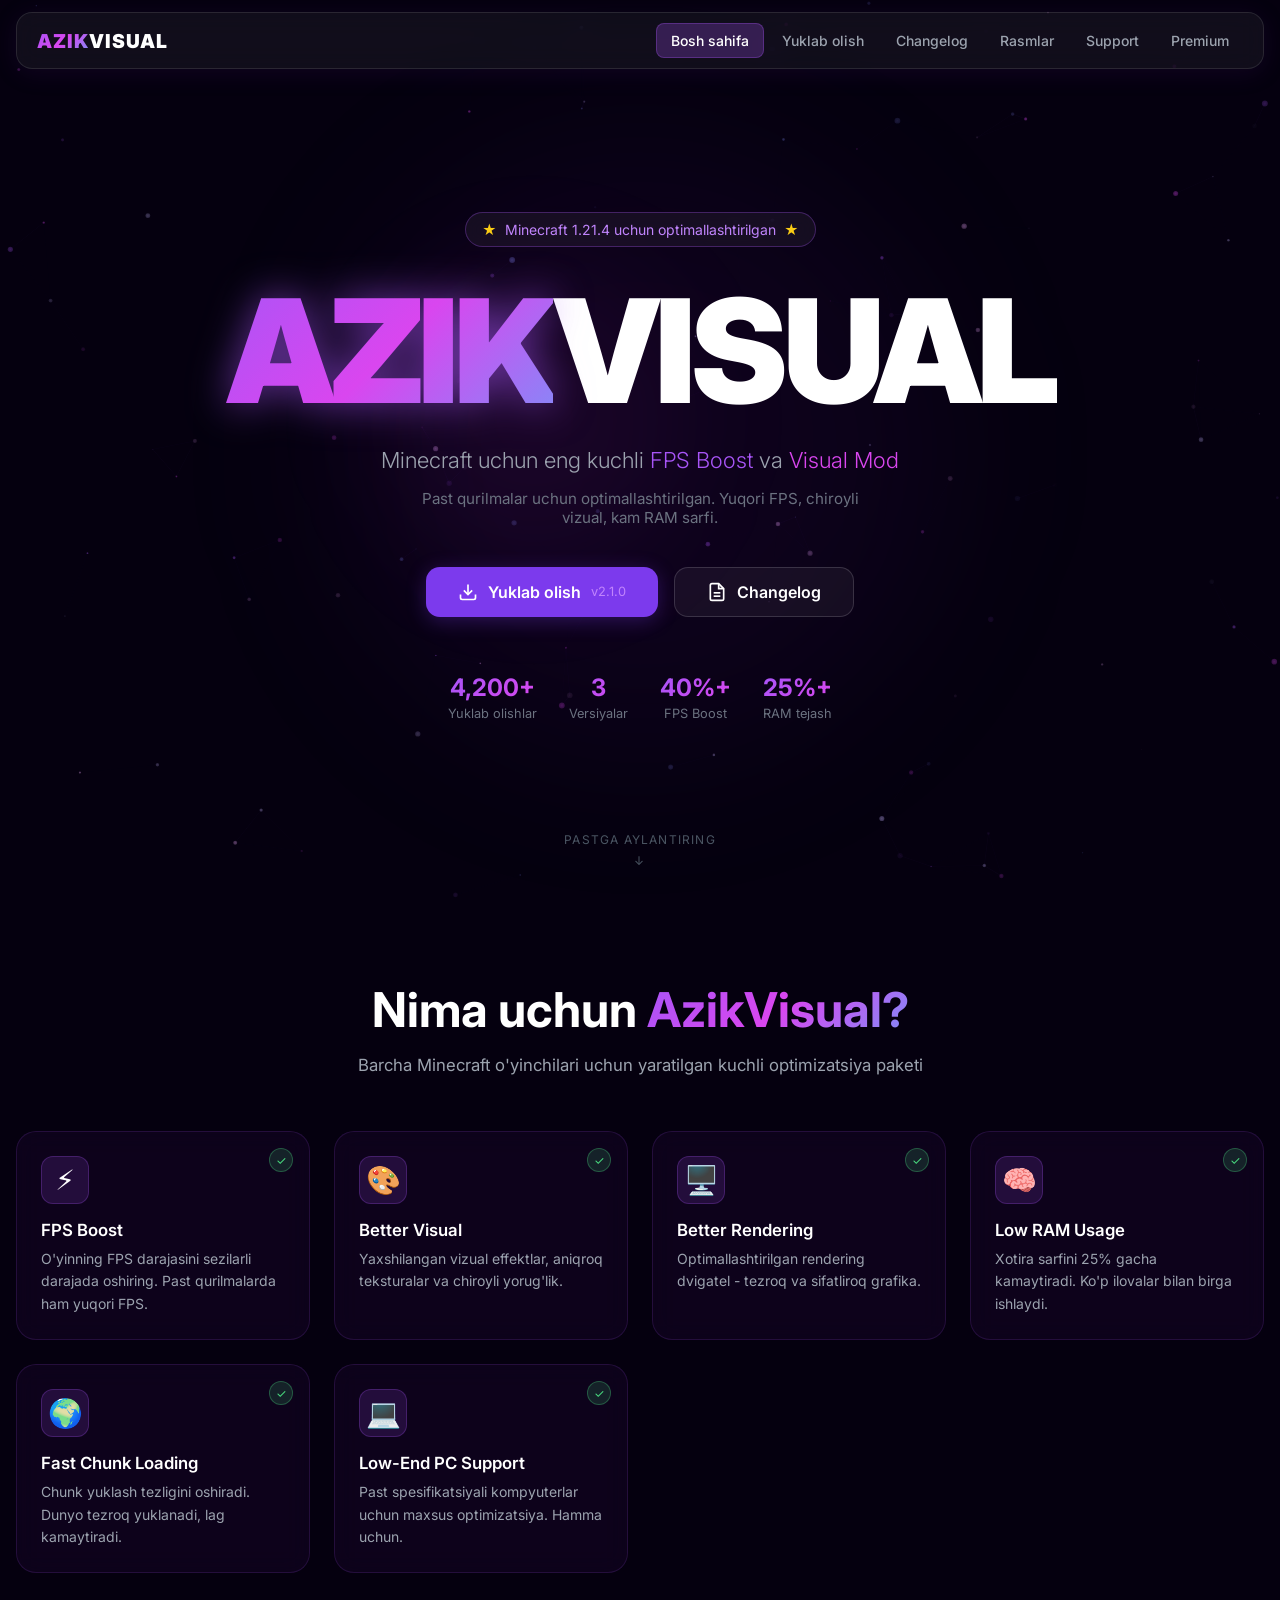
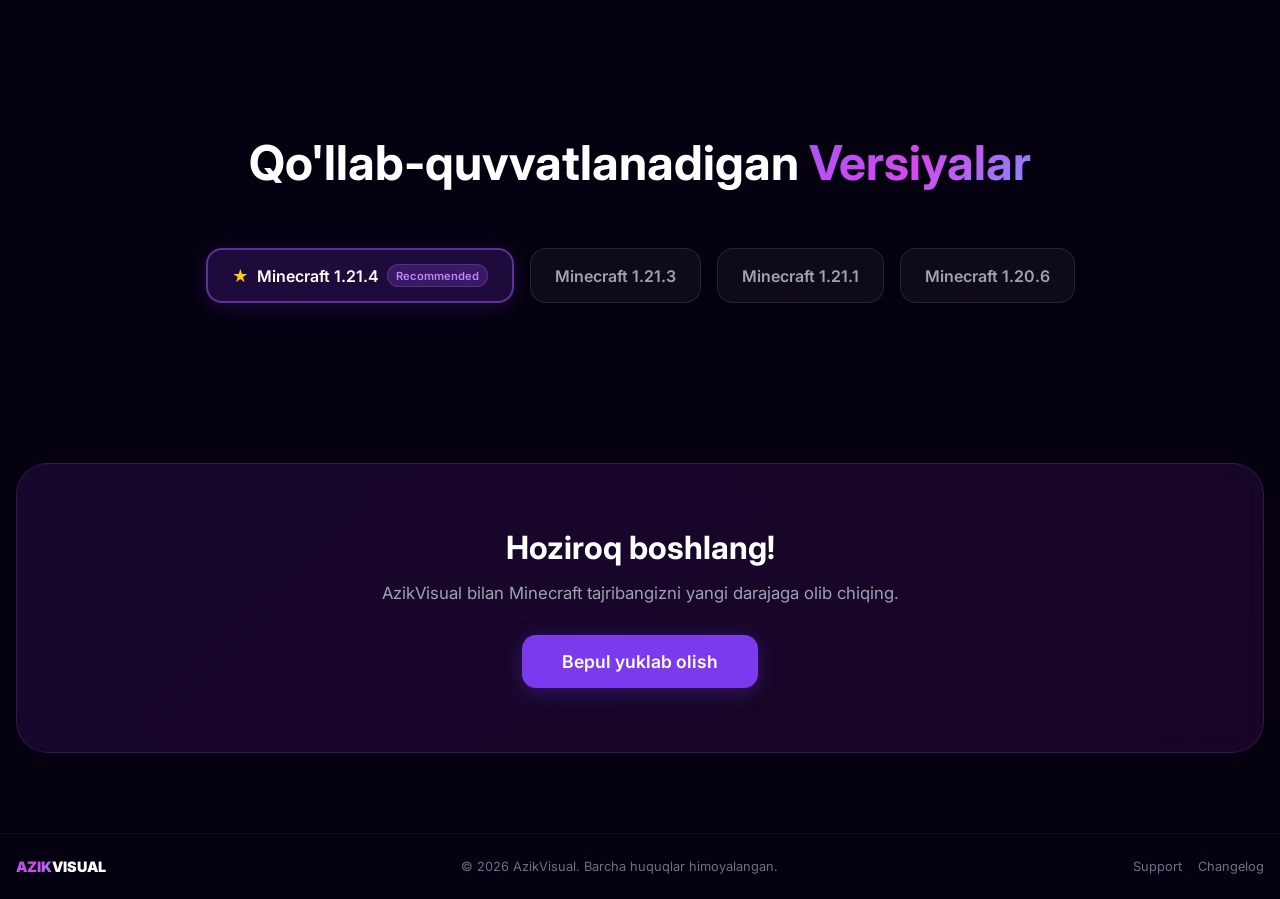
==== index.html @ d02cae6b "Add files via upload" ====
<!DOCTYPE html>
<html lang="uz">
<head>
<meta charset="UTF-8"/>
<meta name="viewport" content="width=device-width, initial-scale=1.0"/>
<title>AzikVisual - Minecraft FPS Boost & Visual Mod</title>
<meta name="description" content="Minecraft uchun eng kuchli FPS Boost va Visual Mod. Yuqori FPS, yaxshi vizual, kam RAM sarfi."/>
<meta name="keywords" content="Minecraft, FPS Boost, Visual Mod, AzikVisual, Minecraft mod, optifine"/>
<meta property="og:title" content="AzikVisual - Minecraft FPS Boost"/>
<meta property="og:description" content="Minecraft uchun eng kuchli FPS Boost va Visual Mod"/>
<meta property="og:type" content="website"/>
<link rel="stylesheet" href="css/style.css"/>
<link rel="preconnect" href="https://fonts.googleapis.com"/>
<link href="https://fonts.googleapis.com/css2?family=Inter:wght@300;400;500;600;700;800;900&display=swap" rel="stylesheet"/>
</head>
<body>
<canvas id="particles"></canvas>

<!-- NAVBAR -->
<nav class="navbar" id="navbar">
  <div class="nav-inner">
    <button class="logo" id="logoBtn" onclick="logoClick()">
      <span class="logo-az">AZIK</span><span class="logo-vis">VISUAL</span>
      <span class="logo-ping" id="logoPing"></span>
    </button>
    <div class="nav-links" id="navLinks">
      <a href="index.html" class="nav-link active">Bosh sahifa</a>
      <a href="download.html" class="nav-link">Yuklab olish</a>
      <a href="changelog.html" class="nav-link">Changelog</a>
      <a href="gallery.html" class="nav-link">Rasmlar</a>
      <a href="support.html" class="nav-link">Support</a>
      <a href="premium.html" class="nav-link">Premium</a>
    </div>
    <button class="burger" id="burger" onclick="toggleMenu()">
      <span></span><span></span><span></span>
    </button>
  </div>
</nav>

<!-- HERO -->
<section class="hero">
  <div class="hero-glow"></div>
  <div class="hero-glow2"></div>
  <div class="hero-content">
    <div class="hero-badge">
      <span class="star">★</span> Minecraft 1.21.4 uchun optimallashtirilgan <span class="star">★</span>
    </div>
    <h1 class="hero-title">
      <span class="gradient-text glow-text">AZIK</span><span class="white-text">VISUAL</span>
    </h1>
    <p class="hero-sub">
      Minecraft uchun eng kuchli <span class="purple-text">FPS Boost</span> va <span class="fuchsia-text">Visual Mod</span>
    </p>
    <p class="hero-desc">Past qurilmalar uchun optimallashtirilgan. Yuqori FPS, chiroyli vizual, kam RAM sarfi.</p>
    <div class="hero-btns">
      <a href="download.html" class="btn-primary">
        <svg width="20" height="20" fill="none" stroke="currentColor" stroke-width="2" viewBox="0 0 24 24"><path d="M21 15v4a2 2 0 0 1-2 2H5a2 2 0 0 1-2-2v-4"/><polyline points="7 10 12 15 17 10"/><line x1="12" y1="15" x2="12" y2="3"/></svg>
        Yuklab olish
        <span class="btn-ver" id="heroVer">v2.1.0</span>
      </a>
      <a href="changelog.html" class="btn-secondary">
        <svg width="20" height="20" fill="none" stroke="currentColor" stroke-width="2" viewBox="0 0 24 24"><path d="M14 2H6a2 2 0 0 0-2 2v16a2 2 0 0 0 2 2h12a2 2 0 0 0 2-2V8z"/><polyline points="14 2 14 8 20 8"/><line x1="16" y1="13" x2="8" y2="13"/><line x1="16" y1="17" x2="8" y2="17"/></svg>
        Changelog
      </a>
    </div>
    <div class="hero-stats">
      <div class="stat"><div class="stat-val" id="statDownloads">4,200+</div><div class="stat-label">Yuklab olishlar</div></div>
      <div class="stat"><div class="stat-val">3</div><div class="stat-label">Versiyalar</div></div>
      <div class="stat"><div class="stat-val">40%+</div><div class="stat-label">FPS Boost</div></div>
      <div class="stat"><div class="stat-val">25%+</div><div class="stat-label">RAM tejash</div></div>
    </div>
  </div>
  <div class="scroll-hint">
    <span>Pastga aylantiring</span>
    <div class="scroll-arrow">↓</div>
  </div>
</section>

<!-- FEATURES -->
<section class="section">
  <div class="container">
    <div class="section-header">
      <h2>Nima uchun <span class="gradient-text">AzikVisual?</span></h2>
      <p>Barcha Minecraft o'yinchilari uchun yaratilgan kuchli optimizatsiya paketi</p>
    </div>
    <div class="features-grid">
      <div class="feature-card" style="--i:0">
        <div class="feat-icon">⚡</div>
        <div class="feat-check">✓</div>
        <h3>FPS Boost</h3>
        <p>O'yinning FPS darajasini sezilarli darajada oshiring. Past qurilmalarda ham yuqori FPS.</p>
      </div>
      <div class="feature-card" style="--i:1">
        <div class="feat-icon">🎨</div>
        <div class="feat-check">✓</div>
        <h3>Better Visual</h3>
        <p>Yaxshilangan vizual effektlar, aniqroq teksturalar va chiroyli yorug'lik.</p>
      </div>
      <div class="feature-card" style="--i:2">
        <div class="feat-icon">🖥️</div>
        <div class="feat-check">✓</div>
        <h3>Better Rendering</h3>
        <p>Optimallashtirilgan rendering dvigatel - tezroq va sifatliroq grafika.</p>
      </div>
      <div class="feature-card" style="--i:3">
        <div class="feat-icon">🧠</div>
        <div class="feat-check">✓</div>
        <h3>Low RAM Usage</h3>
        <p>Xotira sarfini 25% gacha kamaytiradi. Ko'p ilovalar bilan birga ishlaydi.</p>
      </div>
      <div class="feature-card" style="--i:4">
        <div class="feat-icon">🌍</div>
        <div class="feat-check">✓</div>
        <h3>Fast Chunk Loading</h3>
        <p>Chunk yuklash tezligini oshiradi. Dunyo tezroq yuklanadi, lag kamaytiradi.</p>
      </div>
      <div class="feature-card" style="--i:5">
        <div class="feat-icon">💻</div>
        <div class="feat-check">✓</div>
        <h3>Low-End PC Support</h3>
        <p>Past spesifikatsiyali kompyuterlar uchun maxsus optimizatsiya. Hamma uchun.</p>
      </div>
    </div>
  </div>
</section>

<!-- VERSIONS -->
<section class="section">
  <div class="container">
    <div class="section-header">
      <h2>Qo'llab-quvvatlanadigan <span class="gradient-text">Versiyalar</span></h2>
    </div>
    <div class="versions-list">
      <div class="ver-badge featured">
        <span class="ver-star">★</span>
        Minecraft 1.21.4
        <span class="ver-tag">Recommended</span>
      </div>
      <div class="ver-badge">Minecraft 1.21.3</div>
      <div class="ver-badge">Minecraft 1.21.1</div>
      <div class="ver-badge">Minecraft 1.20.6</div>
    </div>
  </div>
</section>

<!-- CTA -->
<section class="section">
  <div class="container">
    <div class="cta-box">
      <div class="cta-glow"></div>
      <h2>Hoziroq boshlang!</h2>
      <p>AzikVisual bilan Minecraft tajribangizni yangi darajaga olib chiqing.</p>
      <a href="download.html" class="btn-primary large">Bepul yuklab olish</a>
    </div>
  </div>
</section>

<!-- FOOTER -->
<footer class="footer">
  <div class="container footer-inner">
    <div class="footer-logo"><span class="logo-az">AZIK</span><span class="logo-vis">VISUAL</span></div>
    <p class="footer-copy">© 2026 AzikVisual. Barcha huquqlar himoyalangan.</p>
    <div class="footer-links">
      <a href="support.html">Support</a>
      <a href="changelog.html">Changelog</a>
    </div>
  </div>
</footer>

<!-- ADMIN LOGIN MODAL -->
<div class="modal-overlay" id="adminModal" onclick="closeAdminModal(event)">
  <div class="modal-box">
    <button class="modal-close" onclick="closeModal()">✕</button>
    <div class="modal-icon">🛡️</div>
    <h2>Admin Panel</h2>
    <p class="modal-sub">Kirish uchun ma'lumotlaringizni kiriting</p>
    <div class="modal-error" id="loginError"></div>
    <form onsubmit="adminLogin(event)">
      <div class="input-wrap">
        <span class="input-icon">👤</span>
        <input type="text" id="loginUser" placeholder="Username" required autocomplete="off"/>
      </div>
      <div class="input-wrap">
        <span class="input-icon">🔒</span>
        <input type="password" id="loginPass" placeholder="Password" required/>
        <button type="button" class="eye-btn" onclick="togglePwd()">👁</button>
      </div>
      <button type="submit" class="btn-primary full" id="loginBtn">Kirish</button>
    </form>
  </div>
</div>

<script src="js/particles.js"></script>
<script src="js/app.js"></script>
<script>
loadVersionsForHome();
</script>
</body>
</html>
---- css/style.css ----
/* ===== RESET & BASE ===== */
*{box-sizing:border-box;margin:0;padding:0}
html{scroll-behavior:smooth}
body{font-family:'Inter',system-ui,sans-serif;background:#05000f;color:#fff;min-height:100vh;overflow-x:hidden}
a{text-decoration:none;color:inherit}
button{cursor:pointer;border:none;background:none;font-family:inherit}
ul{list-style:none}

/* ===== CANVAS PARTICLES ===== */
#particles{position:fixed;inset:0;z-index:0;pointer-events:none;opacity:.7}

/* ===== NAVBAR ===== */
.navbar{position:fixed;top:0;left:0;right:0;z-index:100;padding:.75rem 1rem;transition:all .3s}
.nav-inner{max-width:1280px;margin:0 auto;background:rgba(255,255,255,.05);backdrop-filter:blur(12px);-webkit-backdrop-filter:blur(12px);border:1px solid rgba(255,255,255,.1);border-radius:1rem;padding:.625rem 1.25rem;display:flex;align-items:center;justify-content:space-between;gap:1rem;box-shadow:0 4px 24px rgba(88,28,135,.15)}
.logo{display:flex;align-items:center;position:relative;font-size:1.2rem;font-weight:900;letter-spacing:.05em;flex-shrink:0}
.logo-az{background:linear-gradient(135deg,#a855f7,#d946ef,#818cf8);-webkit-background-clip:text;-webkit-text-fill-color:transparent;background-clip:text}
.logo-vis{color:#fff}
.logo-ping{position:absolute;top:-2px;right:-6px;width:8px;height:8px;border-radius:50%;background:#a855f7;display:none}
.logo-ping.show{display:block;animation:ping 1s cubic-bezier(0,0,.2,1) infinite}
@keyframes ping{0%{transform:scale(1);opacity:1}100%{transform:scale(2.5);opacity:0}}
.nav-links{display:flex;align-items:center;gap:.25rem}
.nav-link{padding:.5rem .875rem;border-radius:.5rem;font-size:.875rem;font-weight:500;color:#9ca3af;transition:all .2s;position:relative}
.nav-link:hover{color:#fff;background:rgba(255,255,255,.05)}
.nav-link.active{color:#fff;background:rgba(168,85,247,.25);border:1px solid rgba(168,85,247,.3)}
.burger{display:none;flex-direction:column;gap:5px;padding:.375rem}
.burger span{display:block;width:22px;height:2px;background:#9ca3af;border-radius:2px;transition:all .3s}
.burger.open span:nth-child(1){transform:translateY(7px) rotate(45deg)}
.burger.open span:nth-child(2){opacity:0}
.burger.open span:nth-child(3){transform:translateY(-7px) rotate(-45deg)}
@media(max-width:768px){.nav-links{display:none;position:absolute;top:100%;left:0;right:0;flex-direction:column;background:rgba(5,0,15,.95);backdrop-filter:blur(12px);border:1px solid rgba(255,255,255,.1);border-radius:1rem;padding:.75rem;margin-top:.5rem;gap:.25rem}.nav-links.open{display:flex}.burger{display:flex}}

/* ===== HERO ===== */
.hero{position:relative;min-height:100vh;display:flex;flex-direction:column;align-items:center;justify-content:center;padding:6rem 1rem 4rem;z-index:1;overflow:hidden}
.hero-glow{position:absolute;top:50%;left:50%;transform:translate(-50%,-50%);width:600px;height:600px;background:rgba(88,28,135,.1);border-radius:50%;filter:blur(80px);pointer-events:none}
.hero-glow2{position:absolute;top:30%;left:30%;width:300px;height:300px;background:rgba(217,70,239,.06);border-radius:50%;filter:blur(60px);pointer-events:none}
.hero-content{position:relative;z-index:2;text-align:center;max-width:900px;width:100%}
.hero-badge{display:inline-flex;align-items:center;gap:.5rem;padding:.5rem 1rem;border-radius:9999px;background:rgba(255,255,255,.05);backdrop-filter:blur(8px);border:1px solid rgba(168,85,247,.3);color:#c084fc;font-size:.875rem;margin-bottom:2rem;animation:fadeUp .6s .1s both}
.star{color:#facc15}
.hero-title{font-size:clamp(3.5rem,12vw,9rem);font-weight:900;letter-spacing:-.04em;line-height:1;margin-bottom:1.5rem;animation:fadeUp .6s .2s both}
.gradient-text{background:linear-gradient(135deg,#a855f7,#d946ef,#818cf8);-webkit-background-clip:text;-webkit-text-fill-color:transparent;background-clip:text}
.glow-text{filter:drop-shadow(0 0 20px rgba(168,85,247,.6))}
.white-text{color:#fff}
.purple-text{color:#a855f7}
.fuchsia-text{color:#d946ef}
.hero-sub{font-size:clamp(1rem,3vw,1.375rem);color:#9ca3af;margin-bottom:1rem;font-weight:300;animation:fadeUp .6s .4s both}
.hero-desc{color:#6b7280;font-size:.95rem;margin-bottom:2.5rem;max-width:480px;margin-left:auto;margin-right:auto;animation:fadeUp .6s .5s both}
.hero-btns{display:flex;flex-wrap:wrap;gap:1rem;justify-content:center;margin-bottom:3.5rem;animation:fadeUp .6s .6s both}
.hero-stats{display:flex;flex-wrap:wrap;justify-content:center;gap:2rem;animation:fadeUp .6s .8s both}
.stat{text-align:center}
.stat-val{font-size:1.5rem;font-weight:700;background:linear-gradient(135deg,#a855f7,#d946ef);-webkit-background-clip:text;-webkit-text-fill-color:transparent;background-clip:text}
.stat-label{color:#6b7280;font-size:.8rem;margin-top:.25rem}
.scroll-hint{position:absolute;bottom:2rem;left:50%;transform:translateX(-50%);display:flex;flex-direction:column;align-items:center;gap:.375rem;color:#4b5563;font-size:.75rem;letter-spacing:.1em;text-transform:uppercase}
.scroll-arrow{animation:bounce 1.5s infinite}
@keyframes bounce{0%,100%{transform:translateY(0)}50%{transform:translateY(8px)}}
@keyframes fadeUp{from{opacity:0;transform:translateY(20px)}to{opacity:1;transform:translateY(0)}}

/* ===== BUTTONS ===== */
.btn-primary{display:inline-flex;align-items:center;gap:.625rem;padding:.875rem 2rem;background:#7c3aed;color:#fff;font-weight:600;border-radius:.875rem;transition:all .3s;font-size:1rem;box-shadow:0 4px 20px rgba(124,58,237,.3)}
.btn-primary:hover{background:#6d28d9;transform:translateY(-2px);box-shadow:0 8px 30px rgba(124,58,237,.4)}
.btn-primary:active{transform:translateY(0)}
.btn-primary.large{padding:1rem 2.5rem;font-size:1.1rem}
.btn-primary.full{width:100%;justify-content:center}
.btn-secondary{display:inline-flex;align-items:center;gap:.625rem;padding:.875rem 2rem;background:rgba(255,255,255,.05);backdrop-filter:blur(8px);color:#fff;font-weight:600;border-radius:.875rem;border:1px solid rgba(255,255,255,.15);transition:all .3s;font-size:1rem}
.btn-secondary:hover{border-color:rgba(168,85,247,.4);background:rgba(168,85,247,.1);transform:translateY(-2px)}
.btn-ver{color:#c084fc;font-size:.8rem;font-weight:400}
.btn-gold{display:inline-flex;align-items:center;gap:.5rem;padding:.875rem 2rem;background:linear-gradient(135deg,rgba(202,138,4,.8),rgba(194,65,12,.8));color:#fff;font-weight:600;border-radius:.875rem;transition:all .3s}
.btn-gold:hover{transform:translateY(-2px);box-shadow:0 8px 30px rgba(202,138,4,.2)}

/* ===== SECTIONS ===== */
.section{position:relative;z-index:1;padding:5rem 1rem}
.container{max-width:1280px;margin:0 auto}
.container.narrow{max-width:700px}
.section-header{text-align:center;margin-bottom:3.5rem}
.section-header h2{font-size:clamp(2rem,5vw,3rem);font-weight:700;margin-bottom:1rem}
.section-header p{color:#9ca3af;font-size:1.05rem;max-width:600px;margin:0 auto}

/* ===== FEATURES ===== */
.features-grid{display:grid;grid-template-columns:repeat(auto-fill,minmax(280px,1fr));gap:1.5rem}
.feature-card{position:relative;background:rgba(88,28,135,.1);backdrop-filter:blur(12px);border:1px solid rgba(168,85,247,.15);border-radius:1.25rem;padding:1.5rem;transition:all .4s;animation:fadeUp .6s calc(var(--i)*.1s + .2s) both}
.feature-card:hover{transform:translateY(-6px) scale(1.02);border-color:rgba(168,85,247,.4);box-shadow:0 12px 40px rgba(88,28,135,.2)}
.feat-icon{font-size:1.75rem;width:3rem;height:3rem;border-radius:.75rem;background:rgba(168,85,247,.15);border:1px solid rgba(168,85,247,.25);display:flex;align-items:center;justify-content:center;margin-bottom:1rem}
.feat-check{position:absolute;top:1rem;right:1rem;width:1.5rem;height:1.5rem;border-radius:50%;background:rgba(74,222,128,.15);border:1px solid rgba(74,222,128,.3);display:flex;align-items:center;justify-content:center;color:#4ade80;font-size:.75rem}
.feature-card h3{color:#fff;font-size:1.05rem;font-weight:600;margin-bottom:.5rem}
.feature-card p{color:#9ca3af;font-size:.875rem;line-height:1.6}

/* ===== VERSIONS ===== */
.versions-list{display:flex;flex-wrap:wrap;justify-content:center;gap:1rem}
.ver-badge{display:inline-flex;align-items:center;gap:.5rem;padding:.875rem 1.5rem;border-radius:1rem;font-weight:600;background:rgba(255,255,255,.04);border:1px solid rgba(255,255,255,.1);color:#9ca3af;transition:all .3s}
.ver-badge.featured{background:rgba(124,58,237,.2);border:2px solid rgba(168,85,247,.5);color:#fff;box-shadow:0 4px 20px rgba(124,58,237,.2)}
.ver-star{color:#facc15}
.ver-tag{font-size:.7rem;padding:.2rem .5rem;border-radius:9999px;background:rgba(168,85,247,.2);color:#c084fc;border:1px solid rgba(168,85,247,.3)}

/* ===== CTA BOX ===== */
.cta-box{position:relative;background:rgba(88,28,135,.12);backdrop-filter:blur(12px);border:1px solid rgba(168,85,247,.25);border-radius:2rem;padding:4rem 2rem;text-align:center;overflow:hidden}
.cta-glow{position:absolute;inset:0;background:linear-gradient(135deg,rgba(124,58,237,.08),rgba(217,70,239,.04));border-radius:2rem;pointer-events:none}
.cta-box h2{font-size:2rem;font-weight:700;margin-bottom:1rem;position:relative;z-index:1}
.cta-box p{color:#9ca3af;font-size:1.05rem;margin-bottom:2rem;position:relative;z-index:1}
.cta-box .btn-primary,.cta-box .btn-gold{position:relative;z-index:1}

/* ===== FOOTER ===== */
.footer{position:relative;z-index:1;padding:1.5rem 1rem;border-top:1px solid rgba(255,255,255,.05)}
.footer-inner{display:flex;flex-wrap:wrap;align-items:center;justify-content:space-between;gap:1rem}
.footer-logo{font-size:.9rem;font-weight:900}
.footer-copy{color:#6b7280;font-size:.8rem}
.footer-links{display:flex;gap:1rem}
.footer-links a{color:#6b7280;font-size:.8rem;transition:color .2s}
.footer-links a:hover{color:#a855f7}

/* ===== PAGE LAYOUT ===== */
.page-wrap{position:relative;z-index:1;padding:7rem 1rem 4rem}
.page-header{text-align:center;margin-bottom:3rem}
.page-header h1{font-size:clamp(2.5rem,7vw,4rem);font-weight:900;margin-bottom:.75rem}
.page-header p{color:#9ca3af;font-size:1.05rem}
.page-badge{display:inline-flex;align-items:center;gap:.5rem;padding:.375rem .875rem;border-radius:9999px;background:rgba(168,85,247,.1);border:1px solid rgba(168,85,247,.25);color:#c084fc;font-size:.8rem;margin-bottom:1rem}

/* ===== GLASS CARD ===== */
.glass-card{background:rgba(255,255,255,.04);backdrop-filter:blur(12px);border:1px solid rgba(255,255,255,.1);border-radius:1.25rem;padding:1.75rem}
.card{background:rgba(88,28,135,.08);backdrop-filter:blur(12px);border:1px solid rgba(168,85,247,.12);border-radius:1.25rem;padding:1.5rem;transition:all .3s}
.card:hover{border-color:rgba(168,85,247,.3)}
.card h3{color:#fff;font-size:1rem;font-weight:600;margin-bottom:1rem;display:flex;align-items:center;gap:.5rem}
.card ul li{color:#9ca3af;font-size:.875rem;padding:.3rem 0;padding-left:1rem;position:relative}
.card ul li::before{content:'•';position:absolute;left:0;color:#7c3aed}

/* ===== MODAL ===== */
.modal-overlay{position:fixed;inset:0;z-index:200;display:none;align-items:center;justify-content:center;padding:1rem;background:rgba(0,0,0,.7);backdrop-filter:blur(8px)}
.modal-overlay.show{display:flex}
.modal-box{position:relative;width:100%;max-width:420px;background:rgba(88,28,135,.15);backdrop-filter:blur(20px);border:1px solid rgba(168,85,247,.3);border-radius:1.5rem;padding:2.5rem;box-shadow:0 25px 60px rgba(88,28,135,.4)}
.modal-close{position:absolute;top:1rem;right:1rem;width:2rem;height:2rem;border-radius:.5rem;color:#9ca3af;display:flex;align-items:center;justify-content:center;transition:all .2s}
.modal-close:hover{color:#fff;background:rgba(255,255,255,.1)}
.modal-icon{font-size:2.5rem;text-align:center;margin-bottom:1rem}
.modal-box h2{text-align:center;font-size:1.5rem;font-weight:700;margin-bottom:.375rem}
.modal-sub{text-align:center;color:#9ca3af;font-size:.875rem;margin-bottom:1.5rem}
.modal-error{display:none;padding:.75rem 1rem;border-radius:.75rem;background:rgba(239,68,68,.15);border:1px solid rgba(239,68,68,.3);color:#fca5a5;font-size:.875rem;margin-bottom:1rem}
.modal-error.show{display:block}

/* ===== INPUTS ===== */
.input-wrap{position:relative;margin-bottom:1rem}
.input-wrap input,.input-wrap textarea,.admin-input{width:100%;background:rgba(255,255,255,.05);border:1px solid rgba(255,255,255,.1);border-radius:.75rem;padding:.75rem 1rem .75rem 2.75rem;color:#fff;font-size:.9rem;font-family:inherit;transition:all .3s;outline:none}
.admin-input{padding:.75rem 1rem}
.input-wrap input:focus,.input-wrap textarea:focus,.admin-input:focus{border-color:rgba(168,85,247,.5);background:rgba(255,255,255,.07)}
.input-wrap input::placeholder,.input-wrap textarea::placeholder,.admin-input::placeholder{color:#6b7280}
.input-icon{position:absolute;left:.875rem;top:50%;transform:translateY(-50%);font-size:.9rem;pointer-events:none}
.input-icon.top{top:.875rem;transform:none}
.textarea-wrap .admin-input{padding:.75rem 1rem .75rem 2.75rem}
.eye-btn{position:absolute;right:.875rem;top:50%;transform:translateY(-50%);color:#6b7280;padding:.25rem;transition:color .2s}
.eye-btn:hover{color:#d1d5db}
.form-group{margin-bottom:1.25rem}
.form-group label{display:block;font-size:.85rem;color:#d1d5db;margin-bottom:.5rem;font-weight:500}

/* ===== DOWNLOAD PAGE ===== */
.latest-card{position:relative;background:rgba(88,28,135,.15);border:2px solid rgba(168,85,247,.4);border-radius:1.5rem;padding:2rem;margin-bottom:2rem;overflow:hidden}
.latest-glow{position:absolute;top:0;right:0;width:300px;height:300px;background:rgba(124,58,237,.05);border-radius:50%;filter:blur(60px);pointer-events:none}
.latest-inner{position:relative;z-index:1;display:flex;flex-wrap:wrap;align-items:center;justify-content:space-between;gap:1.5rem}
.latest-badges{display:flex;gap:.625rem;margin-bottom:.75rem}
.badge{display:inline-flex;align-items:center;gap:.25rem;padding:.3rem .75rem;border-radius:9999px;font-size:.8rem;font-weight:500;border:1px solid}
.badge.purple{background:rgba(168,85,247,.2);color:#c084fc;border-color:rgba(168,85,247,.3)}
.badge.green{background:rgba(74,222,128,.15);color:#86efac;border-color:rgba(74,222,128,.3)}
.latest-card h2{font-size:1.75rem;font-weight:700;color:#fff;margin-bottom:1rem}
.latest-meta{display:flex;flex-wrap:wrap;gap:1.5rem;color:#9ca3af;font-size:.875rem}
.archive-section{margin-bottom:2rem}
.archive-title{display:flex;align-items:center;gap:.625rem;color:#fff;font-size:1.1rem;font-weight:600;margin-bottom:1rem}
.glass-table{background:rgba(255,255,255,.03);backdrop-filter:blur(8px);border:1px solid rgba(255,255,255,.08);border-radius:1rem;overflow:hidden}
.glass-table table{width:100%;border-collapse:collapse}
.glass-table th{text-align:left;padding:.875rem 1rem;color:#a855f7;font-size:.8rem;font-weight:600;border-bottom:1px solid rgba(255,255,255,.08);background:rgba(255,255,255,.02)}
.glass-table td{padding:.875rem 1rem;color:#d1d5db;font-size:.875rem;border-bottom:1px solid rgba(255,255,255,.04)}
.glass-table tr:last-child td{border-bottom:none}
.glass-table tr:hover td{background:rgba(255,255,255,.02)}
.req-grid{display:grid;grid-template-columns:repeat(auto-fill,minmax(280px,1fr));gap:1.25rem;margin-top:2.5rem}
.btn-dl-sm{display:inline-flex;align-items:center;gap:.375rem;padding:.5rem .875rem;border-radius:.625rem;background:rgba(124,58,237,.2);color:#c084fc;border:1px solid rgba(168,85,247,.3);font-size:.8rem;transition:all .2s}
.btn-dl-sm:hover{background:rgba(124,58,237,.4);color:#fff}

/* ===== CHANGELOG ===== */
.timeline{position:relative;padding-left:3.5rem}
.timeline::before{content:'';position:absolute;left:1.25rem;top:0;bottom:0;width:1px;background:linear-gradient(to bottom,rgba(168,85,247,.5),rgba(168,85,247,.1))}
.tl-item{position:relative;margin-bottom:2.5rem}
.tl-dot{position:absolute;left:-2.25rem;top:1.5rem;width:.75rem;height:.75rem;border-radius:50%;border:2px solid;transition:all .3s}
.tl-dot.latest{background:#a855f7;border-color:#c084fc;box-shadow:0 0 12px rgba(168,85,247,.5)}
.tl-dot.old{background:#374151;border-color:#4b5563}
.tl-card{background:rgba(88,28,135,.1);backdrop-filter:blur(12px);border:1px solid rgba(255,255,255,.08);border-radius:1.25rem;padding:1.5rem;transition:all .3s}
.tl-card:hover{border-color:rgba(168,85,247,.3)}
.tl-head{display:flex;flex-wrap:wrap;align-items:center;gap:.75rem;margin-bottom:1.25rem}
.tl-ver{font-size:1.5rem;font-weight:700;color:#fff}
.tl-meta{margin-left:auto;display:flex;gap:1.25rem;color:#6b7280;font-size:.8rem}
.cl-section{margin-bottom:1rem}
.cl-type{display:inline-flex;align-items:center;gap:.375rem;padding:.25rem .625rem;border-radius:9999px;font-size:.75rem;font-weight:500;border:1px solid;margin-bottom:.5rem}
.cl-type.new{background:rgba(168,85,247,.15);color:#c084fc;border-color:rgba(168,85,247,.25)}
.cl-type.fix{background:rgba(239,68,68,.12);color:#fca5a5;border-color:rgba(239,68,68,.25)}
.cl-type.opt{background:rgba(59,130,246,.12);color:#93c5fd;border-color:rgba(59,130,246,.25)}
.cl-items{list-style:none;padding-left:.25rem}
.cl-items li{display:flex;gap:.5rem;align-items:flex-start;color:#d1d5db;font-size:.875rem;padding:.2rem 0}
.cl-dot{width:.375rem;height:.375rem;border-radius:50%;flex-shrink:0;margin-top:.4rem}
.cl-dot.new{background:#a855f7}.cl-dot.fix{background:#ef4444}.cl-dot.opt{background:#3b82f6}

/* ===== GALLERY ===== */
.gallery-grid{display:grid;grid-template-columns:repeat(auto-fill,minmax(280px,1fr));gap:1.25rem}
.gallery-item{border-radius:1.25rem;overflow:hidden;border:1px solid rgba(255,255,255,.08);transition:all .3s;cursor:pointer}
.gallery-item:hover{border-color:rgba(168,85,247,.4);transform:translateY(-5px) scale(1.02);box-shadow:0 12px 40px rgba(88,28,135,.2)}
.gallery-thumb{width:100%;height:200px;display:flex;align-items:center;justify-content:center;flex-direction:column;gap:.75rem;position:relative;overflow:hidden}
.gallery-overlay{position:absolute;inset:0;background:rgba(168,85,247,.15);opacity:0;transition:opacity .3s}
.gallery-item:hover .gallery-overlay{opacity:1}
.gallery-emoji{font-size:2.5rem;position:relative;z-index:1}
.gallery-id{font-size:.7rem;color:rgba(255,255,255,.4);font-family:monospace;position:relative;z-index:1}
.gallery-info{padding:.875rem 1rem;background:rgba(255,255,255,.04)}
.gallery-info-row{display:flex;align-items:center;justify-content:space-between;gap:.5rem}
.gallery-info h3{color:#fff;font-size:.875rem;font-weight:500}
.gallery-tag{font-size:.7rem;padding:.2rem .5rem;border-radius:9999px;border:1px solid;font-weight:500;flex-shrink:0}
.tag-perf{background:rgba(74,222,128,.1);color:#86efac;border-color:rgba(74,222,128,.25)}
.tag-vis{background:rgba(168,85,247,.1);color:#c084fc;border-color:rgba(168,85,247,.25)}
.tag-opt{background:rgba(59,130,246,.1);color:#93c5fd;border-color:rgba(59,130,246,.25)}
.gallery-note{text-align:center;color:#6b7280;font-size:.85rem;margin-top:2rem}

/* ===== SUPPORT PAGE ===== */
.form-card{margin-bottom:1.5rem}
.info-cards{display:grid;grid-template-columns:1fr 1fr;gap:1rem}
.info-icon{font-size:1.5rem;margin-bottom:.5rem}
.text-center{text-align:center}
.success-icon{font-size:3rem;margin-bottom:1rem}
.success-card{padding:3rem}
.success-card h2{font-size:1.5rem;margin-bottom:.75rem}
.success-card p{color:#9ca3af;margin-bottom:2rem}
.loading-state{text-align:center;padding:3rem;color:#6b7280}

/* ===== PREMIUM PAGE ===== */
.premium-hero{text-align:center;margin-bottom:3rem}
.premium-crown-wrap{display:flex;justify-content:center;margin-bottom:1.5rem}
.premium-crown{font-size:3.5rem;animation:crownRock 3s ease-in-out infinite}
@keyframes crownRock{0%,100%{transform:rotate(0)}25%{transform:rotate(8deg)}75%{transform:rotate(-8deg)}}
.soon-badge{display:inline-flex;align-items:center;gap:.875rem;padding:1rem 2rem;border-radius:1rem;background:rgba(255,255,255,.04);border:1px solid rgba(255,255,255,.1);margin:.75rem 0 1.5rem}
.sparkle{font-size:1.25rem;color:#facc15;animation:sparkle 2s ease-in-out infinite}
.sparkle:last-child{animation-delay:.5s}
@keyframes sparkle{0%,100%{opacity:1;transform:scale(1)}50%{opacity:.5;transform:scale(.8)}}
.soon-text{font-size:2rem;font-weight:700;color:#fff;letter-spacing:.1em}
.premium-desc{color:#9ca3af;font-size:1.05rem;max-width:480px;margin:0 auto}
.premium-feats-title{text-align:center;color:#6b7280;font-size:.875rem;margin-bottom:1.5rem;display:flex;align-items:center;justify-content:center;gap:.5rem}
.premium-grid{display:grid;grid-template-columns:repeat(auto-fill,minmax(200px,1fr));gap:1rem}
.premium-feat{position:relative;background:rgba(88,28,135,.08);border:1px solid rgba(168,85,247,.1);border-radius:1rem;padding:1.25rem;opacity:.5;user-select:none}
.premium-feat.locked::after{content:'';position:absolute;inset:0;border-radius:1rem;backdrop-filter:blur(1px);background:rgba(0,0,0,.15)}
.pf-lock{position:absolute;top:50%;left:50%;transform:translate(-50%,-50%);font-size:1.25rem;z-index:2}
.pf-icon{font-size:1.5rem;margin-bottom:.5rem}
.premium-feat h3{color:#fff;font-size:.9rem;font-weight:600;margin-bottom:.25rem}
.premium-feat p{color:#9ca3af;font-size:.8rem}
.prem-toggle-row{display:flex;align-items:center;justify-content:space-between;gap:1rem;margin-bottom:1rem}
.prem-status{padding:.75rem 1rem;border-radius:.75rem;background:rgba(255,255,255,.03);border:1px solid rgba(255,255,255,.08);color:#9ca3af;font-size:.875rem}

/* ===== TOGGLE ===== */
.toggle{width:3rem;height:1.5rem;border-radius:9999px;background:rgba(255,255,255,.1);position:relative;cursor:pointer;transition:background .3s;flex-shrink:0}
.toggle[data-on="true"]{background:#7c3aed}
.toggle-knob{position:absolute;top:.25rem;left:.25rem;width:1rem;height:1rem;background:#fff;border-radius:50%;box-shadow:0 1px 4px rgba(0,0,0,.3);transition:transform .3s}
.toggle[data-on="true"] .toggle-knob{transform:translateX(1.5rem)}
.toggle-wrap{display:flex;align-items:center;gap:.75rem}
.toggle-label{color:#d1d5db;font-size:.875rem}

/* ===== ADMIN ===== */
.admin-body{background:#05000f}
.admin-login-page{min-height:100vh;display:flex;align-items:center;justify-content:center;padding:1rem;background:radial-gradient(ellipse at 50% 50%,rgba(88,28,135,.15),transparent 70%)}
.admin-login-card{width:100%;max-width:420px;background:rgba(88,28,135,.15);backdrop-filter:blur(20px);border:1px solid rgba(168,85,247,.3);border-radius:1.5rem;padding:2.5rem;box-shadow:0 25px 60px rgba(88,28,135,.3)}
.admin-layout{display:flex;min-height:100vh}
.admin-sidebar{width:260px;flex-shrink:0;background:rgba(255,255,255,.03);backdrop-filter:blur(12px);border-right:1px solid rgba(255,255,255,.07);display:flex;flex-direction:column;position:sticky;top:0;height:100vh}
.sidebar-logo{padding:1.5rem;border-bottom:1px solid rgba(255,255,255,.07);display:flex;align-items:center;gap:.875rem}
.sidebar-logo-icon{width:2.25rem;height:2.25rem;border-radius:.75rem;background:rgba(168,85,247,.2);border:1px solid rgba(168,85,247,.3);display:flex;align-items:center;justify-content:center;font-size:1rem;flex-shrink:0}
.sidebar-logo-text{font-size:.9rem;font-weight:900}
.sidebar-sub{font-size:.7rem;color:#6b7280;margin-top:.1rem}
.sidebar-nav{flex:1;padding:1rem;display:flex;flex-direction:column;gap:.25rem;overflow-y:auto}
.sidebar-item{display:flex;align-items:center;gap:.75rem;padding:.75rem 1rem;border-radius:.75rem;color:#9ca3af;font-size:.875rem;font-weight:500;transition:all .2s;text-align:left;position:relative}
.sidebar-item:hover{color:#fff;background:rgba(255,255,255,.06)}
.sidebar-item.active{color:#fff;background:rgba(168,85,247,.2);border:1px solid rgba(168,85,247,.3)}
.sidebar-badge{background:#f97316;color:#fff;font-size:.65rem;font-weight:700;padding:.1rem .375rem;border-radius:9999px;margin-left:auto}
.sidebar-logout{margin:1rem;padding:.75rem 1rem;border-radius:.75rem;color:#f87171;font-size:.875rem;font-weight:500;text-align:left;transition:all .2s}
.sidebar-logout:hover{background:rgba(239,68,68,.1);color:#fca5a5}
.admin-main{flex:1;padding:2rem;overflow-y:auto;min-width:0}
.admin-header{margin-bottom:2rem}
.admin-header h1{font-size:1.75rem;font-weight:700;color:#fff;margin-bottom:.25rem}
.admin-header p{color:#9ca3af;font-size:.9rem}
.admin-tab{display:none}
.admin-tab.active{display:block}

/* ===== ADMIN DASHBOARD ===== */
.stat-cards{display:grid;grid-template-columns:repeat(auto-fill,minmax(200px,1fr));gap:1rem;margin-bottom:1.5rem}
.stat-card{border-radius:1rem;padding:1.25rem;border:1px solid}
.stat-card.purple{background:rgba(168,85,247,.08);border-color:rgba(168,85,247,.2)}
.stat-card.blue{background:rgba(59,130,246,.08);border-color:rgba(59,130,246,.2)}
.stat-card.green{background:rgba(74,222,128,.08);border-color:rgba(74,222,128,.2)}
.stat-card.orange{background:rgba(249,115,22,.08);border-color:rgba(249,115,22,.2)}
.stat-card-icon{font-size:1.5rem;margin-bottom:.75rem}
.stat-card-val{font-size:1.875rem;font-weight:700;color:#fff;margin-bottom:.2rem}
.stat-card-label{color:#9ca3af;font-size:.8rem}
.chart-card{background:rgba(255,255,255,.03);border:1px solid rgba(255,255,255,.08);border-radius:1rem;padding:1.5rem}
.chart-card h3{color:#fff;font-size:1rem;font-weight:600;margin-bottom:1.25rem}
.chart-row{display:flex;align-items:center;gap:.875rem;margin-bottom:.875rem}
.chart-label{color:#d1d5db;font-size:.85rem;font-weight:500;width:70px;flex-shrink:0}
.chart-bar-wrap{flex:1;height:.75rem;background:rgba(255,255,255,.05);border-radius:9999px;overflow:hidden}
.chart-bar{height:100%;border-radius:9999px;background:linear-gradient(90deg,#7c3aed,#d946ef);transition:width .8s ease}
.chart-count{color:#9ca3af;font-size:.8rem;width:60px;text-align:right;flex-shrink:0}

/* ===== ADMIN UPLOAD ===== */
.upload-form{max-width:700px}
.form-row{display:grid;grid-template-columns:1fr 1fr;gap:1rem}
@media(max-width:600px){.form-row{grid-template-columns:1fr}}
.cl-entry{display:flex;align-items:center;gap:.625rem;margin-bottom:.625rem}
.cl-select{padding:.625rem .875rem;border-radius:.625rem;background:rgba(255,255,255,.05);border:1px solid rgba(255,255,255,.1);color:#fff;font-size:.8rem;font-family:inherit;cursor:pointer;transition:all .2s;outline:none}
.cl-select:focus{border-color:rgba(168,85,247,.4)}
.cl-select option{background:#1a0033}
.cl-input{flex:1;background:rgba(255,255,255,.05);border:1px solid rgba(255,255,255,.1);border-radius:.625rem;padding:.625rem .875rem;color:#fff;font-size:.875rem;font-family:inherit;outline:none;transition:all .2s}
.cl-input:focus{border-color:rgba(168,85,247,.4)}
.cl-input::placeholder{color:#6b7280}
.cl-remove{width:2rem;height:2rem;border-radius:.5rem;color:#9ca3af;display:flex;align-items:center;justify-content:center;transition:all .2s;flex-shrink:0}
.cl-remove:hover{color:#f87171;background:rgba(239,68,68,.1)}
.btn-add{display:inline-flex;align-items:center;gap:.375rem;padding:.5rem .875rem;border-radius:.625rem;border:1px dashed rgba(168,85,247,.3);color:#a855f7;font-size:.8rem;transition:all .2s;margin-top:.25rem}
.btn-add:hover{background:rgba(168,85,247,.1);color:#c084fc}
.admin-toast{padding:.875rem 1rem;border-radius:.75rem;font-size:.875rem;margin-bottom:1.25rem;display:flex;align-items:center;gap:.5rem}
.admin-toast.success{background:rgba(74,222,128,.12);border:1px solid rgba(74,222,128,.25);color:#86efac}
.admin-toast.error{background:rgba(239,68,68,.12);border:1px solid rgba(239,68,68,.25);color:#fca5a5}

/* ===== ADMIN VERSIONS ===== */
.ver-row{background:rgba(255,255,255,.03);border:1px solid rgba(255,255,255,.07);border-radius:.875rem;padding:1rem 1.25rem;display:flex;align-items:center;justify-content:space-between;gap:1rem;margin-bottom:.75rem;flex-wrap:wrap}
.ver-row.latest{border-color:rgba(168,85,247,.3);background:rgba(168,85,247,.05)}
.ver-row-info{display:flex;align-items:center;gap:.875rem}
.ver-row-icon{width:2.25rem;height:2.25rem;border-radius:.625rem;background:rgba(168,85,247,.15);border:1px solid rgba(168,85,247,.25);display:flex;align-items:center;justify-content:center;font-size:1rem;flex-shrink:0}
.ver-row-name{color:#fff;font-weight:700;font-size:1.05rem;margin-bottom:.2rem}
.ver-row-meta{color:#6b7280;font-size:.78rem;display:flex;gap:.875rem;flex-wrap:wrap}
.ver-row-actions{display:flex;gap:.5rem;flex-shrink:0}
.btn-icon{padding:.5rem .75rem;border-radius:.625rem;font-size:.78rem;border:1px solid;transition:all .2s;display:inline-flex;align-items:center;gap:.375rem}
.btn-icon.star{color:#facc15;border-color:rgba(250,204,21,.2)}.btn-icon.star:hover{background:rgba(250,204,21,.1)}
.btn-icon.del{color:#f87171;border-color:rgba(239,68,68,.2)}.btn-icon.del:hover{background:rgba(239,68,68,.1)}

/* ===== ADMIN SUPPORT ===== */
.msg-card{background:rgba(255,255,255,.03);border:1px solid rgba(255,255,255,.07);border-radius:.875rem;margin-bottom:.75rem;overflow:hidden}
.msg-card.unread{border-color:rgba(249,115,22,.2)}
.msg-head{padding:1rem 1.25rem;display:flex;align-items:center;justify-content:space-between;gap:.875rem;cursor:pointer;transition:background .2s}
.msg-head:hover{background:rgba(255,255,255,.02)}
.msg-head-left{display:flex;align-items:center;gap:.875rem}
.msg-icon{width:2.25rem;height:2.25rem;border-radius:.625rem;display:flex;align-items:center;justify-content:center;font-size:1rem;flex-shrink:0}
.msg-icon.unread{background:rgba(249,115,22,.15);border:1px solid rgba(249,115,22,.25)}
.msg-icon.read{background:rgba(74,222,128,.1);border:1px solid rgba(74,222,128,.2)}
.msg-name{color:#fff;font-weight:600;font-size:.9rem;margin-bottom:.15rem}
.msg-meta{color:#6b7280;font-size:.75rem;display:flex;gap:.5rem;align-items:center}
.msg-status{padding:.1rem .4rem;border-radius:4px;font-size:.7rem;font-weight:600}
.msg-status.new{background:rgba(249,115,22,.2);color:#fb923c}
.msg-status.replied{background:rgba(74,222,128,.15);color:#4ade80}
.msg-body{padding:0 1.25rem 1.25rem;border-top:1px solid rgba(255,255,255,.05);display:none}
.msg-body.open{display:block;padding-top:1rem}
.msg-text{color:#d1d5db;font-size:.875rem;background:rgba(255,255,255,.03);border-radius:.75rem;padding:1rem;line-height:1.6;margin-bottom:1rem}
.msg-reply-box{background:rgba(168,85,247,.08);border:1px solid rgba(168,85,247,.2);border-radius:.75rem;padding:1rem;margin-bottom:1rem;color:#d1d5db;font-size:.875rem;line-height:1.6}
.reply-form{display:flex;gap:.75rem}
.reply-form textarea{flex:1;background:rgba(255,255,255,.05);border:1px solid rgba(255,255,255,.1);border-radius:.75rem;padding:.75rem;color:#fff;font-family:inherit;font-size:.875rem;resize:none;outline:none;transition:border-color .2s}
.reply-form textarea:focus{border-color:rgba(168,85,247,.4)}
.btn-reply{padding:.75rem 1rem;background:#7c3aed;color:#fff;border-radius:.75rem;font-size:.8rem;font-weight:600;transition:all .2s;white-space:nowrap;align-self:flex-start}
.btn-reply:hover{background:#6d28d9}

/* ===== ADMIN SETTINGS ===== */
.settings-grid{display:grid;grid-template-columns:repeat(auto-fill,minmax(320px,1fr));gap:1.5rem}
.settings-toast{margin-top:.875rem;font-size:.85rem;padding:.5rem .75rem;border-radius:.5rem;display:none}
.settings-toast.show.ok{display:block;color:#86efac;background:rgba(74,222,128,.1)}
.settings-toast.show.err{display:block;color:#fca5a5;background:rgba(239,68,68,.1)}

/* ===== SCROLLBAR ===== */
::-webkit-scrollbar{width:6px}
::-webkit-scrollbar-track{background:rgba(88,28,135,.1)}
::-webkit-scrollbar-thumb{background:rgba(168,85,247,.4);border-radius:3px}
::-webkit-scrollbar-thumb:hover{background:rgba(168,85,247,.7)}

/* ===== RESPONSIVE ===== */
@media(max-width:768px){
  .admin-sidebar{display:none}
  .latest-inner{flex-direction:column}
  .info-cards{grid-template-columns:1fr}
  .settings-grid{grid-template-columns:1fr}
}
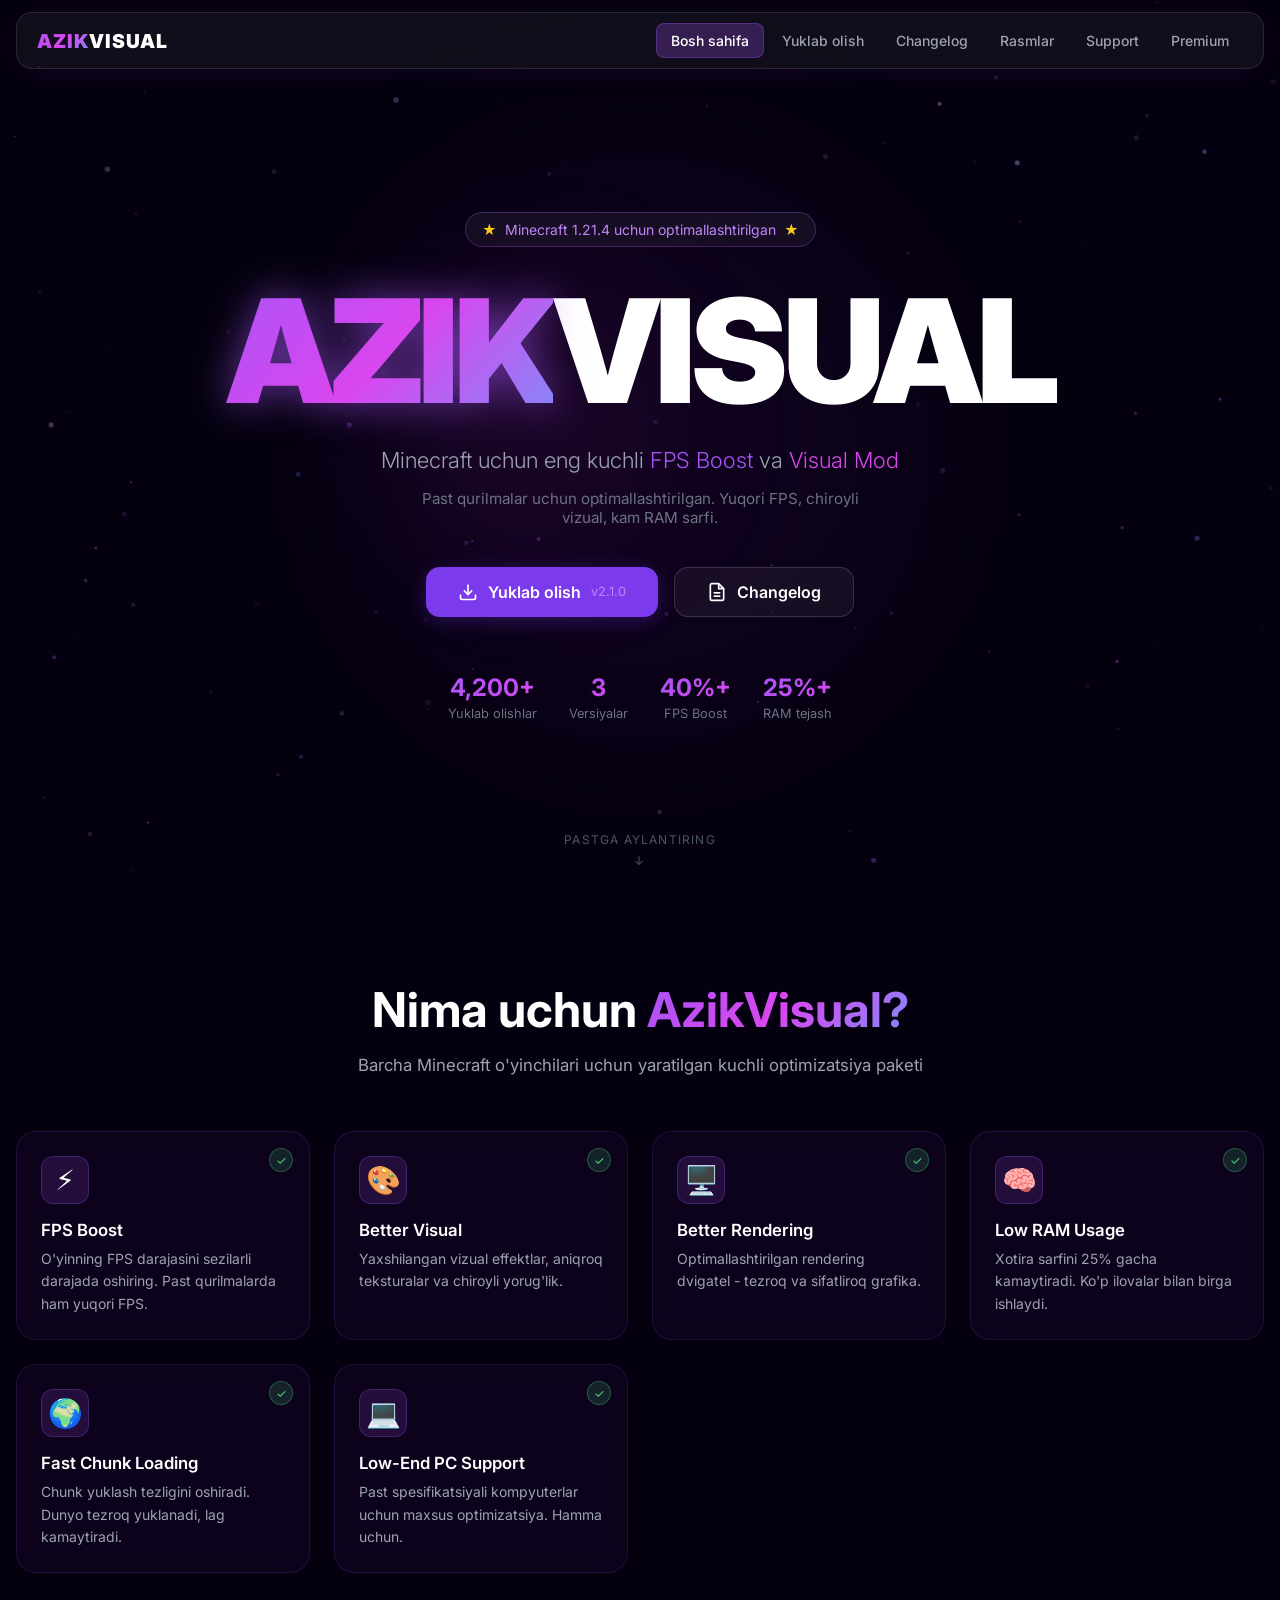
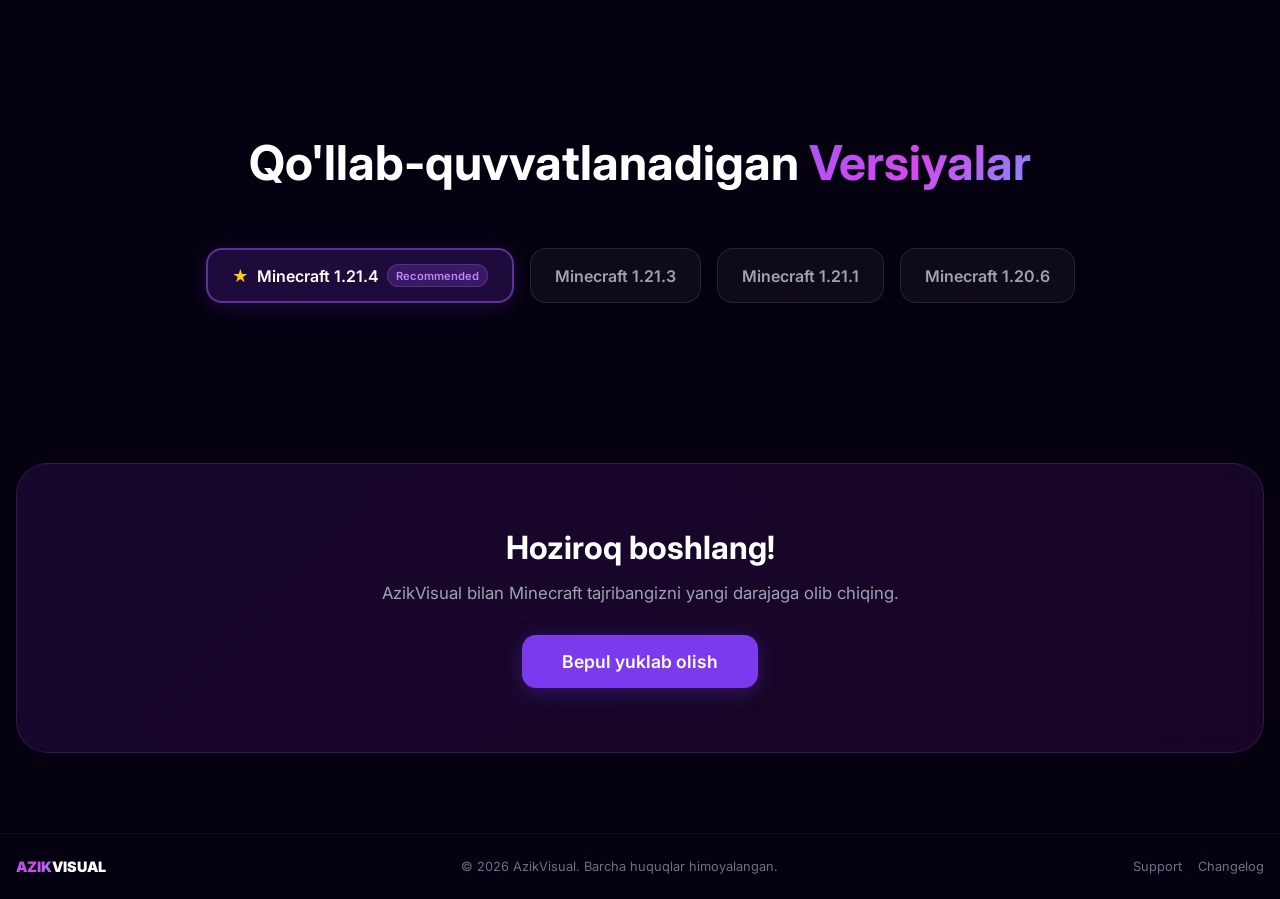
==== commit 05f55d5b: "Add files via upload" ====
--- a/index.html
+++ b/index.html
@@ -16,7 +16,6 @@
 <body>
 <canvas id="particles"></canvas>
 
-<!-- NAVBAR -->
 <nav class="navbar" id="navbar">
   <div class="nav-inner">
     <button class="logo" id="logoBtn" onclick="logoClick()">
@@ -24,41 +23,33 @@
       <span class="logo-ping" id="logoPing"></span>
     </button>
     <div class="nav-links" id="navLinks">
-      <a href="index.html" class="nav-link active">Bosh sahifa</a>
-      <a href="download.html" class="nav-link">Yuklab olish</a>
-      <a href="changelog.html" class="nav-link">Changelog</a>
-      <a href="gallery.html" class="nav-link">Rasmlar</a>
-      <a href="support.html" class="nav-link">Support</a>
-      <a href="premium.html" class="nav-link">Premium</a>
+      <a href="./" class="nav-link active">Bosh sahifa</a>
+      <a href="./download/" class="nav-link">Yuklab olish</a>
+      <a href="./changelog/" class="nav-link">Changelog</a>
+      <a href="./gallery/" class="nav-link">Rasmlar</a>
+      <a href="./support/" class="nav-link">Support</a>
+      <a href="./premium/" class="nav-link">Premium</a>
     </div>
-    <button class="burger" id="burger" onclick="toggleMenu()">
-      <span></span><span></span><span></span>
-    </button>
+    <button class="burger" id="burger" onclick="toggleMenu()"><span></span><span></span><span></span></button>
   </div>
 </nav>
 
-<!-- HERO -->
 <section class="hero">
   <div class="hero-glow"></div>
   <div class="hero-glow2"></div>
   <div class="hero-content">
-    <div class="hero-badge">
-      <span class="star">★</span> Minecraft 1.21.4 uchun optimallashtirilgan <span class="star">★</span>
-    </div>
+    <div class="hero-badge"><span class="star">★</span> Minecraft 1.21.4 uchun optimallashtirilgan <span class="star">★</span></div>
     <h1 class="hero-title">
       <span class="gradient-text glow-text">AZIK</span><span class="white-text">VISUAL</span>
     </h1>
-    <p class="hero-sub">
-      Minecraft uchun eng kuchli <span class="purple-text">FPS Boost</span> va <span class="fuchsia-text">Visual Mod</span>
-    </p>
+    <p class="hero-sub">Minecraft uchun eng kuchli <span class="purple-text">FPS Boost</span> va <span class="fuchsia-text">Visual Mod</span></p>
     <p class="hero-desc">Past qurilmalar uchun optimallashtirilgan. Yuqori FPS, chiroyli vizual, kam RAM sarfi.</p>
     <div class="hero-btns">
-      <a href="download.html" class="btn-primary">
+      <a href="./download/" class="btn-primary">
         <svg width="20" height="20" fill="none" stroke="currentColor" stroke-width="2" viewBox="0 0 24 24"><path d="M21 15v4a2 2 0 0 1-2 2H5a2 2 0 0 1-2-2v-4"/><polyline points="7 10 12 15 17 10"/><line x1="12" y1="15" x2="12" y2="3"/></svg>
-        Yuklab olish
-        <span class="btn-ver" id="heroVer">v2.1.0</span>
+        Yuklab olish <span class="btn-ver" id="heroVer">v2.1.0</span>
       </a>
-      <a href="changelog.html" class="btn-secondary">
+      <a href="./changelog/" class="btn-secondary">
         <svg width="20" height="20" fill="none" stroke="currentColor" stroke-width="2" viewBox="0 0 24 24"><path d="M14 2H6a2 2 0 0 0-2 2v16a2 2 0 0 0 2 2h12a2 2 0 0 0 2-2V8z"/><polyline points="14 2 14 8 20 8"/><line x1="16" y1="13" x2="8" y2="13"/><line x1="16" y1="17" x2="8" y2="17"/></svg>
         Changelog
       </a>
@@ -70,13 +61,9 @@
       <div class="stat"><div class="stat-val">25%+</div><div class="stat-label">RAM tejash</div></div>
     </div>
   </div>
-  <div class="scroll-hint">
-    <span>Pastga aylantiring</span>
-    <div class="scroll-arrow">↓</div>
-  </div>
+  <div class="scroll-hint"><span>Pastga aylantiring</span><div class="scroll-arrow">↓</div></div>
 </section>
 
-<!-- FEATURES -->
 <section class="section">
   <div class="container">
     <div class="section-header">
@@ -84,58 +71,21 @@
       <p>Barcha Minecraft o'yinchilari uchun yaratilgan kuchli optimizatsiya paketi</p>
     </div>
     <div class="features-grid">
-      <div class="feature-card" style="--i:0">
-        <div class="feat-icon">⚡</div>
-        <div class="feat-check">✓</div>
-        <h3>FPS Boost</h3>
-        <p>O'yinning FPS darajasini sezilarli darajada oshiring. Past qurilmalarda ham yuqori FPS.</p>
-      </div>
-      <div class="feature-card" style="--i:1">
-        <div class="feat-icon">🎨</div>
-        <div class="feat-check">✓</div>
-        <h3>Better Visual</h3>
-        <p>Yaxshilangan vizual effektlar, aniqroq teksturalar va chiroyli yorug'lik.</p>
-      </div>
-      <div class="feature-card" style="--i:2">
-        <div class="feat-icon">🖥️</div>
-        <div class="feat-check">✓</div>
-        <h3>Better Rendering</h3>
-        <p>Optimallashtirilgan rendering dvigatel - tezroq va sifatliroq grafika.</p>
-      </div>
-      <div class="feature-card" style="--i:3">
-        <div class="feat-icon">🧠</div>
-        <div class="feat-check">✓</div>
-        <h3>Low RAM Usage</h3>
-        <p>Xotira sarfini 25% gacha kamaytiradi. Ko'p ilovalar bilan birga ishlaydi.</p>
-      </div>
-      <div class="feature-card" style="--i:4">
-        <div class="feat-icon">🌍</div>
-        <div class="feat-check">✓</div>
-        <h3>Fast Chunk Loading</h3>
-        <p>Chunk yuklash tezligini oshiradi. Dunyo tezroq yuklanadi, lag kamaytiradi.</p>
-      </div>
-      <div class="feature-card" style="--i:5">
-        <div class="feat-icon">💻</div>
-        <div class="feat-check">✓</div>
-        <h3>Low-End PC Support</h3>
-        <p>Past spesifikatsiyali kompyuterlar uchun maxsus optimizatsiya. Hamma uchun.</p>
-      </div>
+      <div class="feature-card" style="--i:0"><div class="feat-icon">⚡</div><div class="feat-check">✓</div><h3>FPS Boost</h3><p>O'yinning FPS darajasini sezilarli darajada oshiring. Past qurilmalarda ham yuqori FPS.</p></div>
+      <div class="feature-card" style="--i:1"><div class="feat-icon">🎨</div><div class="feat-check">✓</div><h3>Better Visual</h3><p>Yaxshilangan vizual effektlar, aniqroq teksturalar va chiroyli yorug'lik.</p></div>
+      <div class="feature-card" style="--i:2"><div class="feat-icon">🖥️</div><div class="feat-check">✓</div><h3>Better Rendering</h3><p>Optimallashtirilgan rendering dvigatel - tezroq va sifatliroq grafika.</p></div>
+      <div class="feature-card" style="--i:3"><div class="feat-icon">🧠</div><div class="feat-check">✓</div><h3>Low RAM Usage</h3><p>Xotira sarfini 25% gacha kamaytiradi. Ko'p ilovalar bilan birga ishlaydi.</p></div>
+      <div class="feature-card" style="--i:4"><div class="feat-icon">🌍</div><div class="feat-check">✓</div><h3>Fast Chunk Loading</h3><p>Chunk yuklash tezligini oshiradi. Dunyo tezroq yuklanadi, lag kamaytiradi.</p></div>
+      <div class="feature-card" style="--i:5"><div class="feat-icon">💻</div><div class="feat-check">✓</div><h3>Low-End PC Support</h3><p>Past spesifikatsiyali kompyuterlar uchun maxsus optimizatsiya. Hamma uchun.</p></div>
     </div>
   </div>
 </section>
 
-<!-- VERSIONS -->
 <section class="section">
   <div class="container">
-    <div class="section-header">
-      <h2>Qo'llab-quvvatlanadigan <span class="gradient-text">Versiyalar</span></h2>
-    </div>
+    <div class="section-header"><h2>Qo'llab-quvvatlanadigan <span class="gradient-text">Versiyalar</span></h2></div>
     <div class="versions-list">
-      <div class="ver-badge featured">
-        <span class="ver-star">★</span>
-        Minecraft 1.21.4
-        <span class="ver-tag">Recommended</span>
-      </div>
+      <div class="ver-badge featured"><span class="ver-star">★</span> Minecraft 1.21.4 <span class="ver-tag">Recommended</span></div>
       <div class="ver-badge">Minecraft 1.21.3</div>
       <div class="ver-badge">Minecraft 1.21.1</div>
       <div class="ver-badge">Minecraft 1.20.6</div>
@@ -143,31 +93,25 @@
   </div>
 </section>
 
-<!-- CTA -->
 <section class="section">
   <div class="container">
     <div class="cta-box">
       <div class="cta-glow"></div>
       <h2>Hoziroq boshlang!</h2>
       <p>AzikVisual bilan Minecraft tajribangizni yangi darajaga olib chiqing.</p>
-      <a href="download.html" class="btn-primary large">Bepul yuklab olish</a>
+      <a href="./download/" class="btn-primary large">Bepul yuklab olish</a>
     </div>
   </div>
 </section>
 
-<!-- FOOTER -->
 <footer class="footer">
   <div class="container footer-inner">
     <div class="footer-logo"><span class="logo-az">AZIK</span><span class="logo-vis">VISUAL</span></div>
     <p class="footer-copy">© 2026 AzikVisual. Barcha huquqlar himoyalangan.</p>
-    <div class="footer-links">
-      <a href="support.html">Support</a>
-      <a href="changelog.html">Changelog</a>
-    </div>
+    <div class="footer-links"><a href="./support/">Support</a><a href="./changelog/">Changelog</a></div>
   </div>
 </footer>
 
-<!-- ADMIN LOGIN MODAL -->
 <div class="modal-overlay" id="adminModal" onclick="closeAdminModal(event)">
   <div class="modal-box">
     <button class="modal-close" onclick="closeModal()">✕</button>
@@ -176,15 +120,8 @@
     <p class="modal-sub">Kirish uchun ma'lumotlaringizni kiriting</p>
     <div class="modal-error" id="loginError"></div>
     <form onsubmit="adminLogin(event)">
-      <div class="input-wrap">
-        <span class="input-icon">👤</span>
-        <input type="text" id="loginUser" placeholder="Username" required autocomplete="off"/>
-      </div>
-      <div class="input-wrap">
-        <span class="input-icon">🔒</span>
-        <input type="password" id="loginPass" placeholder="Password" required/>
-        <button type="button" class="eye-btn" onclick="togglePwd()">👁</button>
-      </div>
+      <div class="input-wrap"><span class="input-icon">👤</span><input type="text" id="loginUser" placeholder="Username" required autocomplete="off"/></div>
+      <div class="input-wrap"><span class="input-icon">🔒</span><input type="password" id="loginPass" placeholder="Password" required/><button type="button" class="eye-btn" onclick="togglePwd()">👁</button></div>
       <button type="submit" class="btn-primary full" id="loginBtn">Kirish</button>
     </form>
   </div>
@@ -192,8 +129,6 @@
 
 <script src="js/particles.js"></script>
 <script src="js/app.js"></script>
-<script>
-loadVersionsForHome();
-</script>
+<script>loadVersionsForHome();</script>
 </body>
 </html>
